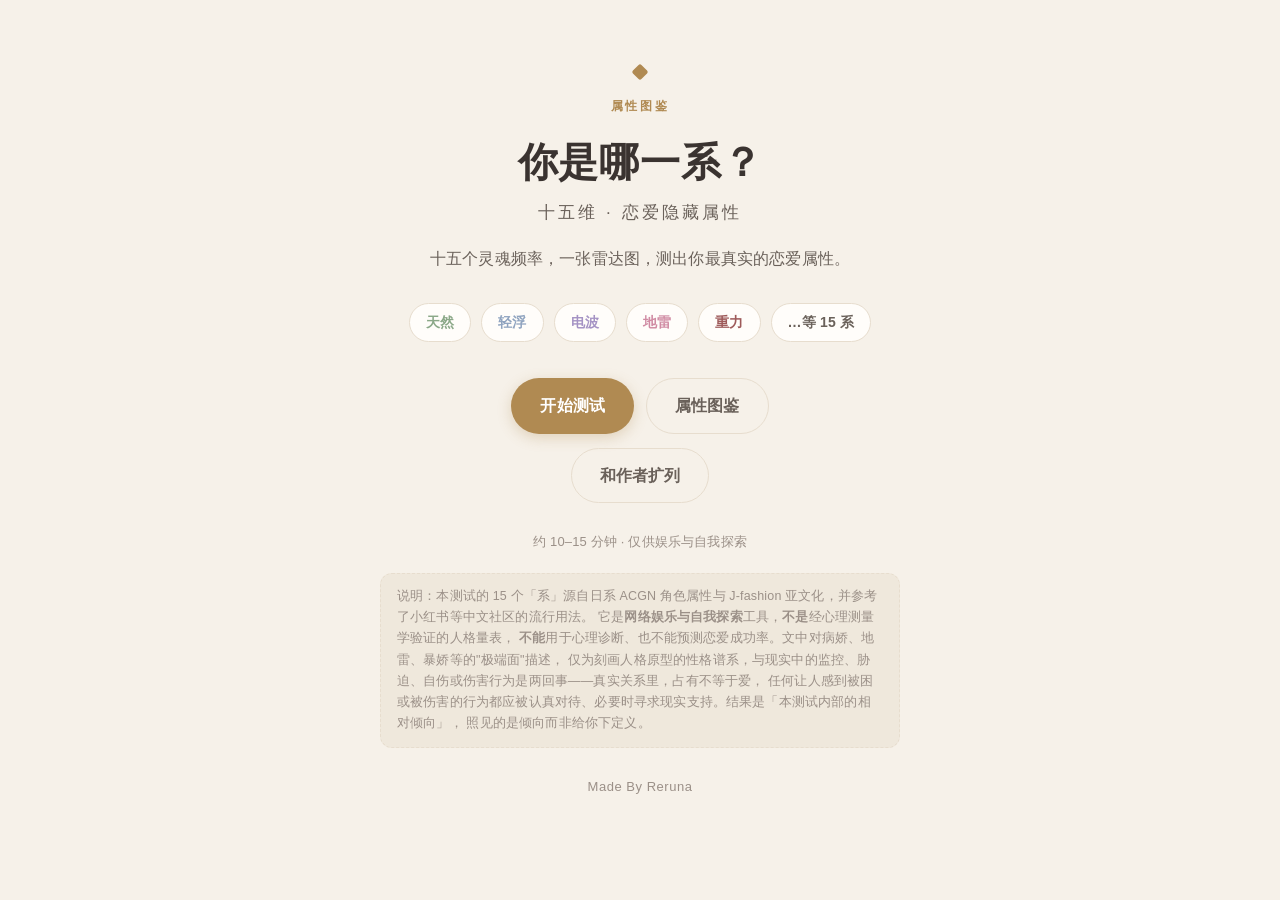
==== index.html @ 7da3067d "初始开源：十五维恋爱属性测试（CC BY-NC 4.0）" ====
<!DOCTYPE html>
<html lang="zh-CN">
<head>
  <meta charset="UTF-8" />
  <meta name="viewport" content="width=device-width, initial-scale=1.0" />
  <title>十五维恋爱属性测试 · 你是哪一系？</title>
  <link rel="stylesheet" href="css/base.css" />
  <link rel="stylesheet" href="css/components.css" />
  <link rel="stylesheet" href="css/pages.css" />
</head>
<body>
  <main class="home">
    <div class="hero">
      <div class="diamond"></div>
      <p class="eyebrow" style="margin-top:18px;">属性图鉴</p>
      <h1>你是哪一系？</h1>
      <p class="subtitle">十五维 · 恋爱隐藏属性</p>
      <p class="intro">十五个灵魂频率，一张雷达图，测出你最真实的恋爱属性。</p>

      <div class="type-tags">
        <span class="type-tag" style="color:var(--t-natural)">天然</span>
        <span class="type-tag" style="color:var(--t-qingfu)">轻浮</span>
        <span class="type-tag" style="color:var(--t-dianbo)">电波</span>
        <span class="type-tag" style="color:var(--t-dilei)">地雷</span>
        <span class="type-tag" style="color:var(--t-zhongli)">重力</span>
        <span class="type-tag muted">…等 15 系</span>
      </div>

      <div class="cta-row">
        <a class="btn btn-primary" href="test.html" id="start-btn">开始测试</a>
        <a class="btn btn-ghost" href="codex.html">属性图鉴</a>
      </div>
      <div id="resume-row" class="cta-row hidden" style="margin-top:14px;">
        <a class="btn btn-ghost" href="test.html?resume=1" id="resume-btn">继续上次（已答 <span id="resume-count">0</span> 题）</a>
      </div>
      <div class="cta-row" style="margin-top:14px;">
        <a class="btn btn-ghost" href="author.html">和作者扩列</a>
      </div>

      <p class="footnote">约 10–15 分钟 · 仅供娱乐与自我探索</p>

      <p class="disclaimer" style="max-width:520px;margin:20px auto 0;text-align:left;">
        说明：本测试的 15 个「系」源自日系 ACGN 角色属性与 J-fashion 亚文化，并参考了小红书等中文社区的流行用法。
        它是<strong>网络娱乐与自我探索</strong>工具，<strong>不是</strong>经心理测量学验证的人格量表，
        <strong>不能</strong>用于心理诊断、也不能预测恋爱成功率。文中对病娇、地雷、暴娇等的"极端面"描述，
        仅为刻画人格原型的性格谱系，与现实中的监控、胁迫、自伤或伤害行为是两回事——真实关系里，占有不等于爱，
        任何让人感到被困或被伤害的行为都应被认真对待、必要时寻求现实支持。结果是「本测试内部的相对倾向」，
        照见的是倾向而非给你下定义。
      </p>
    </div>
    <footer class="site-footer"><a href="author.html">Made By Reruna</a></footer>
  </main>

  <script type="module">
    import { loadProgress } from './js/core/storage.js';
    const p = loadProgress();
    if (p && Object.keys(p.answers).length > 0) {
      document.getElementById('resume-row').classList.remove('hidden');
      document.getElementById('resume-count').textContent = Object.keys(p.answers).length;
      document.getElementById('start-btn').textContent = '重新开始';
      document.getElementById('start-btn').href = 'test.html?restart=1';
    }
  </script>
</body>
</html>
---- css/base.css ----
/* base.css —— 设计令牌、重置、排版基础 */

:root {
  /* 背景与中性色 */
  --bg: #f6f1e9;            /* 暖象牙白 */
  --bg-soft: #efe8dc;
  --card: #fffdfa;          /* 卡片白 */
  --border: #e7ddce;        /* 浅灰暖边框 */
  --shadow: 0 6px 24px rgba(120, 100, 70, 0.08);
  --shadow-sm: 0 2px 10px rgba(120, 100, 70, 0.06);

  /* 文字 */
  --ink: #3a3330;           /* 主文字，暖深褐 */
  --ink-soft: #6a615a;      /* 次要文字 */
  --ink-faint: #9b9088;     /* 弱化文字 */

  /* 金棕装饰 */
  --gold: #b08a52;
  --gold-soft: #c9a979;

  /* 五大类型配色（低饱和） */
  --t-natural: #8ba888;     /* 天然系 灰绿 */
  --t-qingfu:  #8fa3bf;     /* 轻浮系 灰蓝 */
  --t-dianbo:  #a593c4;     /* 电波系 淡紫 */
  --t-dilei:   #d08ba3;     /* 地雷系 玫瑰粉 */
  --t-zhongli: #9e5a5a;     /* 重力系 暗红 */

  /* 尺寸 */
  --radius: 18px;
  --radius-sm: 12px;
  --maxw: 720px;
  --gap: 20px;

  color-scheme: light;
}

* { box-sizing: border-box; }

html { -webkit-text-size-adjust: 100%; }

body {
  margin: 0;
  background: var(--bg);
  color: var(--ink);
  font-family: -apple-system, BlinkMacSystemFont, 'Segoe UI', 'PingFang SC',
    'Hiragino Sans GB', 'Microsoft YaHei', 'Noto Sans SC', sans-serif;
  font-size: 16px;
  line-height: 1.7;
  letter-spacing: 0.01em;
  -webkit-font-smoothing: antialiased;
}

h1, h2, h3, h4 { margin: 0; font-weight: 600; line-height: 1.35; }

p { margin: 0 0 0.8em; }

a { color: var(--gold); text-decoration: none; }

img { max-width: 100%; }

/* 英文小标题（section eyebrow） */
.eyebrow {
  font-size: 12px;
  letter-spacing: 0.22em;
  text-transform: uppercase;
  color: var(--gold);
  font-weight: 600;
}

/* 页面容器 */
.wrap {
  max-width: var(--maxw);
  margin: 0 auto;
  padding: 32px 20px 64px;
}

/* 金棕菱形装饰 */
.diamond {
  width: 12px;
  height: 12px;
  background: var(--gold);
  transform: rotate(45deg);
  margin: 0 auto;
  border-radius: 2px;
}

/* 细分隔线 */
.hr {
  height: 1px;
  background: var(--border);
  border: 0;
  margin: 20px 0;
}

/* 工具 class */
.center { text-align: center; }
.muted { color: var(--ink-soft); }
.faint { color: var(--ink-faint); font-size: 14px; }
.hidden { display: none !important; }

/* 无障碍：仅屏幕阅读器 */
.sr-only {
  position: absolute; width: 1px; height: 1px; padding: 0; margin: -1px;
  overflow: hidden; clip: rect(0,0,0,0); white-space: nowrap; border: 0;
}
---- css/components.css ----
/* components.css —— 可复用组件：卡片、按钮、标签、进度条、五维条 */

/* 卡片 */
.card {
  background: var(--card);
  border: 1px solid var(--border);
  border-radius: var(--radius);
  box-shadow: var(--shadow-sm);
  padding: 24px;
  margin-bottom: var(--gap);
}

.card-title {
  display: flex;
  align-items: baseline;
  gap: 10px;
  margin-bottom: 14px;
}
.card-title h2 { font-size: 19px; }

/* 按钮 */
.btn {
  display: inline-flex;
  align-items: center;
  justify-content: center;
  gap: 8px;
  font: inherit;
  font-weight: 600;
  cursor: pointer;
  border: 1px solid transparent;
  border-radius: 999px;
  padding: 13px 28px;
  transition: transform .12s ease, box-shadow .12s ease, background .12s ease;
  user-select: none;
}
.btn:active { transform: translateY(1px); }

.btn-primary {
  background: var(--gold);
  color: #fff;
  box-shadow: 0 4px 14px rgba(176, 138, 82, 0.3);
}
.btn-primary:hover { background: var(--gold-soft); }
.btn-primary:disabled { background: #d9cdb8; box-shadow: none; cursor: not-allowed; }

.btn-ghost {
  background: transparent;
  color: var(--ink-soft);
  border-color: var(--border);
}
.btn-ghost:hover { background: var(--bg-soft); }
.btn-ghost:disabled { opacity: .45; cursor: not-allowed; }

/* 类型标签（圆角 pill） */
.type-tag {
  display: inline-flex;
  align-items: center;
  padding: 7px 16px;
  border-radius: 999px;
  font-size: 14px;
  font-weight: 600;
  border: 1px solid var(--border);
  background: var(--card);
  color: var(--ink-soft);
}

/* 五维倾向横条 */
.bar-row {
  display: grid;
  grid-template-columns: 72px 1fr 46px;
  align-items: center;
  gap: 12px;
  margin: 12px 0;
}
.bar-row .bar-label { font-size: 14px; font-weight: 600; }
.bar-track {
  height: 10px;
  background: var(--bg-soft);
  border-radius: 999px;
  overflow: hidden;
}
.bar-fill {
  height: 100%;
  border-radius: 999px;
  transition: width .6s cubic-bezier(.2,.7,.3,1);
}
.bar-row .bar-val { font-size: 13px; color: var(--ink-soft); text-align: right; }

/* 属性小卡 */
.attr-card {
  border: 1px solid var(--border);
  border-radius: var(--radius-sm);
  padding: 16px 18px;
  margin-bottom: 14px;
  background: var(--bg-soft);
}
.attr-card h3 { font-size: 16px; margin-bottom: 4px; }
.attr-card .attr-score { font-size: 13px; color: var(--gold); font-weight: 600; }
.attr-card dl { margin: 10px 0 0; }
.attr-card dt { font-size: 12.5px; color: var(--ink-faint); font-weight: 600; margin-top: 8px; }
.attr-card dd { margin: 2px 0 0; font-size: 14px; }

/* 列表块 */
.list-tight { margin: 6px 0 0; padding-left: 20px; }
.list-tight li { margin: 4px 0; }

/* 免责声明条 */
.disclaimer {
  font-size: 12.5px;
  color: var(--ink-faint);
  background: var(--bg-soft);
  border: 1px dashed var(--border);
  border-radius: var(--radius-sm);
  padding: 12px 16px;
  margin-top: 8px;
}

/* 徽标/标识 */
.brand-mark { font-size: 12px; letter-spacing: .18em; color: var(--gold); font-weight: 600; }
---- css/pages.css ----
/* pages.css —— 各页面专属布局 + 响应式 */

/* ========== 首页 ========== */
.home {
  min-height: 100vh;
  display: flex;
  flex-direction: column;
  justify-content: center;
  align-items: center;
  text-align: center;
  padding: 48px 20px;
}
.home .hero { max-width: 560px; }
.home h1 {
  font-size: 40px;
  margin: 18px 0 10px;
  letter-spacing: 0.02em;
}
.home .subtitle {
  font-size: 17px;
  color: var(--ink-soft);
  letter-spacing: 0.18em;
  margin-bottom: 18px;
}
.home .intro {
  font-size: 16px;
  color: var(--ink-soft);
  margin-bottom: 30px;
}
.home .type-tags {
  display: flex;
  flex-wrap: wrap;
  gap: 10px;
  justify-content: center;
  margin-bottom: 36px;
}
.home .cta-row { display: flex; gap: 12px; justify-content: center; flex-wrap: wrap; }
.home .footnote { margin-top: 28px; font-size: 13px; color: var(--ink-faint); }

/* ========== 答题页 ========== */
.test-header {
  position: sticky;
  top: 0;
  background: var(--bg);
  padding: 14px 20px 10px;
  border-bottom: 1px solid var(--border);
  z-index: 10;
}
.test-header .meta-row {
  max-width: var(--maxw);
  margin: 0 auto;
  display: flex;
  justify-content: space-between;
  align-items: center;
  font-size: 13px;
  color: var(--ink-soft);
}
.progress-track {
  max-width: var(--maxw);
  margin: 8px auto 0;
  height: 6px;
  background: var(--bg-soft);
  border-radius: 999px;
  overflow: hidden;
}
.progress-fill {
  height: 100%;
  background: var(--gold);
  border-radius: 999px;
  transition: width .3s ease;
}
.save-state { font-size: 12px; color: var(--ink-faint); }

.question-block { margin-top: 10px; }
.module-label { font-size: 12.5px; color: var(--gold); font-weight: 600; letter-spacing: .08em; }
.question-text {
  font-size: 20px;
  line-height: 1.5;
  margin: 10px 0 22px;
  font-weight: 600;
}
.question-hint { font-size: 13px; color: var(--ink-faint); margin-bottom: 18px; }

/* 选项 */
.options { display: flex; flex-direction: column; gap: 12px; }
.option {
  display: flex;
  align-items: flex-start;
  gap: 12px;
  padding: 15px 18px;
  border: 1px solid var(--border);
  border-radius: var(--radius-sm);
  background: var(--card);
  cursor: pointer;
  transition: border-color .12s, background .12s, box-shadow .12s;
  text-align: left;
  font: inherit;
  width: 100%;
}
.option:hover { border-color: var(--gold-soft); background: var(--bg-soft); }
.option.selected {
  border-color: var(--gold);
  background: #fdf6ea;
  box-shadow: inset 0 0 0 1px var(--gold);
}
.option .opt-key {
  flex: 0 0 auto;
  width: 24px; height: 24px;
  border-radius: 50%;
  border: 1px solid var(--border);
  display: flex; align-items: center; justify-content: center;
  font-size: 12px; font-weight: 700; color: var(--ink-soft);
}
.option.selected .opt-key { background: var(--gold); color: #fff; border-color: var(--gold); }
.option .opt-text { flex: 1; font-size: 15.5px; line-height: 1.5; }

.nav-row {
  display: flex;
  justify-content: space-between;
  gap: 12px;
  margin-top: 28px;
}

/* ========== 结果页 ========== */
.result-head { text-align: center; margin-bottom: 28px; }

/* 主类型卡片 */
.main-type-card {
  text-align: center;
  padding: 34px 24px;
  position: relative;
}
.main-type-card .your-type { font-size: 12px; letter-spacing: .28em; color: var(--gold); }
.main-type-card .type-badge {
  display: inline-block;
  margin: 14px auto 6px;
  padding: 5px 16px;
  border-radius: 999px;
  font-size: 13px;
  font-weight: 600;
  color: #fff;
}
.main-type-card .type-name-cn { font-size: 38px; margin: 6px 0 2px; }
.main-type-card .type-name-en { font-size: 13px; letter-spacing: .3em; color: var(--ink-faint); }
.main-type-card .type-keywords {
  display: flex; gap: 10px; justify-content: center; margin: 16px 0;
  font-size: 13px; color: var(--ink-soft);
}
.main-type-card .type-keywords span::before { content: '· '; color: var(--gold); }
.main-type-card .type-desc { max-width: 520px; margin: 0 auto; color: var(--ink-soft); }
.main-type-card .type-score {
  display: inline-block; margin-top: 14px; font-size: 13px; color: var(--gold); font-weight: 600;
}
.main-type-card .divider-fine {
  width: 60px; height: 1px; background: var(--border); margin: 20px auto 0;
}

.subtype-note { font-size: 14px; color: var(--ink-soft); margin-top: 10px; }

/* 需求排序条 */
.need-row { display: flex; align-items: center; gap: 12px; margin: 10px 0; }
.need-row .need-name { flex: 0 0 92px; font-size: 14px; font-weight: 600; }
.need-row .need-track { flex: 1; height: 8px; background: var(--bg-soft); border-radius: 999px; overflow: hidden; }
.need-row .need-fill { height: 100%; background: var(--gold-soft); border-radius: 999px; }

/* 15 维降序排行条 */
.rank-item { margin: 14px 0; }
.rank-head { display: flex; align-items: baseline; gap: 10px; margin-bottom: 6px; }
.rank-head .rank-no {
  flex: 0 0 auto; width: 20px; height: 20px; border-radius: 50%;
  background: var(--bg-soft); color: var(--ink-soft);
  font-size: 11px; font-weight: 700; display: inline-flex; align-items: center; justify-content: center;
}
.rank-head .rank-name { flex: 1; font-size: 15px; font-weight: 600; }
.rank-head .rank-score { font-size: 13px; color: var(--ink-soft); font-weight: 600; }
.rank-desc { margin: 6px 0 0; font-size: 12.5px; color: var(--ink-faint); line-height: 1.55; }

/* 反差块 */
.contrast-item {
  padding: 14px 18px;
  border-left: 3px solid var(--gold);
  background: var(--bg-soft);
  border-radius: 0 var(--radius-sm) var(--radius-sm) 0;
  margin-bottom: 12px;
}
.contrast-item .think { color: var(--ink-soft); }
.contrast-item .actual { font-weight: 600; margin-top: 4px; }

/* 匹配块 */
.match-item { margin-bottom: 16px; }
.match-item h3 { font-size: 15px; margin-bottom: 4px; }
.match-tag { font-size: 12px; padding: 2px 10px; border-radius: 999px; background: var(--bg-soft); color: var(--ink-soft); }

/* 页脚 Made By Reruna */
.site-footer {
  text-align: center;
  padding: 28px 20px 36px;
  font-size: 13px;
  letter-spacing: .04em;
}
.site-footer a {
  color: var(--ink-faint);
  text-decoration: none;
}
.site-footer a:hover { color: var(--gold); }

/* ========== 图鉴页 ========== */
.codex-section { margin-bottom: 36px; }
.codex-grid { display: grid; gap: 16px; }
.codex-entry {
  border: 1px solid var(--border);
  border-radius: var(--radius-sm);
  padding: 18px 20px;
  background: var(--card);
}
.codex-entry h3 { font-size: 17px; display: flex; align-items: center; gap: 8px; }
.codex-entry .en { font-size: 11px; letter-spacing: .2em; color: var(--ink-faint); }
.codex-entry .kw { font-size: 13px; color: var(--gold); margin: 4px 0 8px; }
.codex-entry dl { margin: 0; }
.codex-entry dt { font-size: 12.5px; color: var(--ink-faint); font-weight: 600; margin-top: 10px; }
.codex-entry dd { margin: 2px 0 0; font-size: 14px; }
.color-dot { width: 12px; height: 12px; border-radius: 50%; display: inline-block; }

.topbar {
  display: flex; justify-content: space-between; align-items: center;
  max-width: var(--maxw); margin: 0 auto; padding: 16px 20px;
}

/* ========== 响应式 ========== */
@media (max-width: 480px) {
  .home h1 { font-size: 32px; }
  .main-type-card .type-name-cn { font-size: 30px; }
  .question-text { font-size: 18px; }
  .wrap { padding: 24px 16px 56px; }
  .bar-row { grid-template-columns: 60px 1fr 40px; gap: 8px; }
  .need-row .need-name { flex-basis: 76px; font-size: 13px; }
}
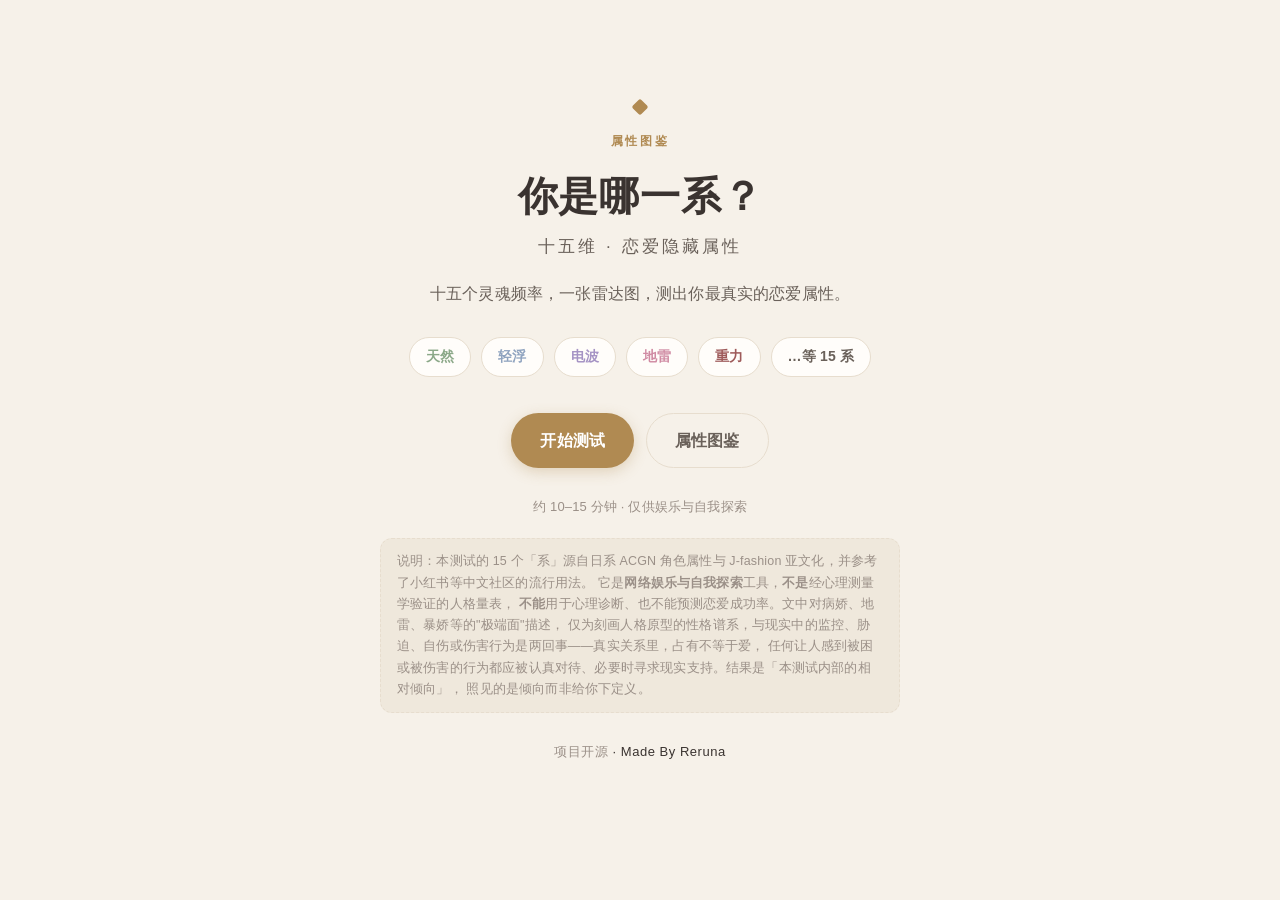
==== commit 40d8e552: "许可证署名改为 Cater_MaoZi；移除 README 在线链接；新增项目开源页" ====
--- a/index.html
+++ b/index.html
@@ -33,9 +33,6 @@
       <div id="resume-row" class="cta-row hidden" style="margin-top:14px;">
         <a class="btn btn-ghost" href="test.html?resume=1" id="resume-btn">继续上次（已答 <span id="resume-count">0</span> 题）</a>
       </div>
-      <div class="cta-row" style="margin-top:14px;">
-        <a class="btn btn-ghost" href="author.html">和作者扩列</a>
-      </div>
 
       <p class="footnote">约 10–15 分钟 · 仅供娱乐与自我探索</p>
 
@@ -48,7 +45,7 @@
         照见的是倾向而非给你下定义。
       </p>
     </div>
-    <footer class="site-footer"><a href="author.html">Made By Reruna</a></footer>
+    <footer class="site-footer"><a href="opensource.html">项目开源</a> · <span>Made By Reruna</span></footer>
   </main>
 
   <script type="module">
